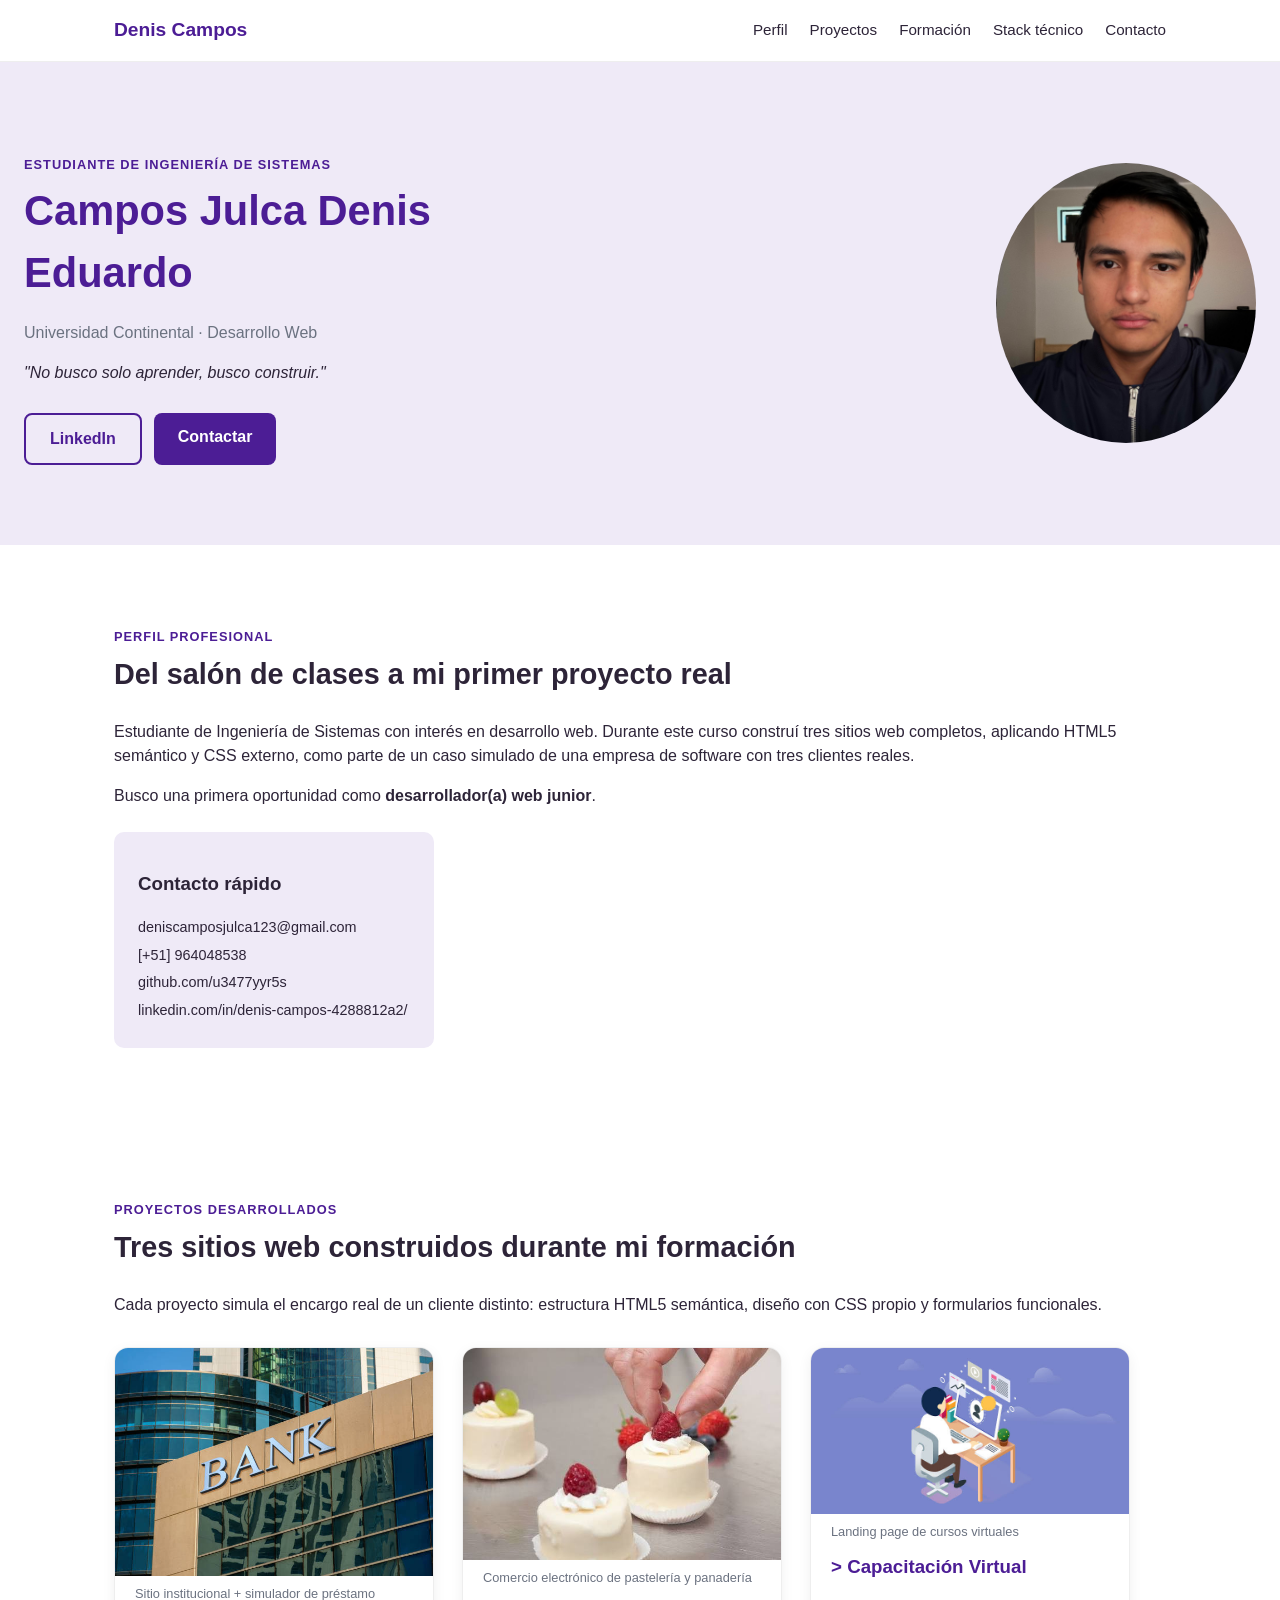
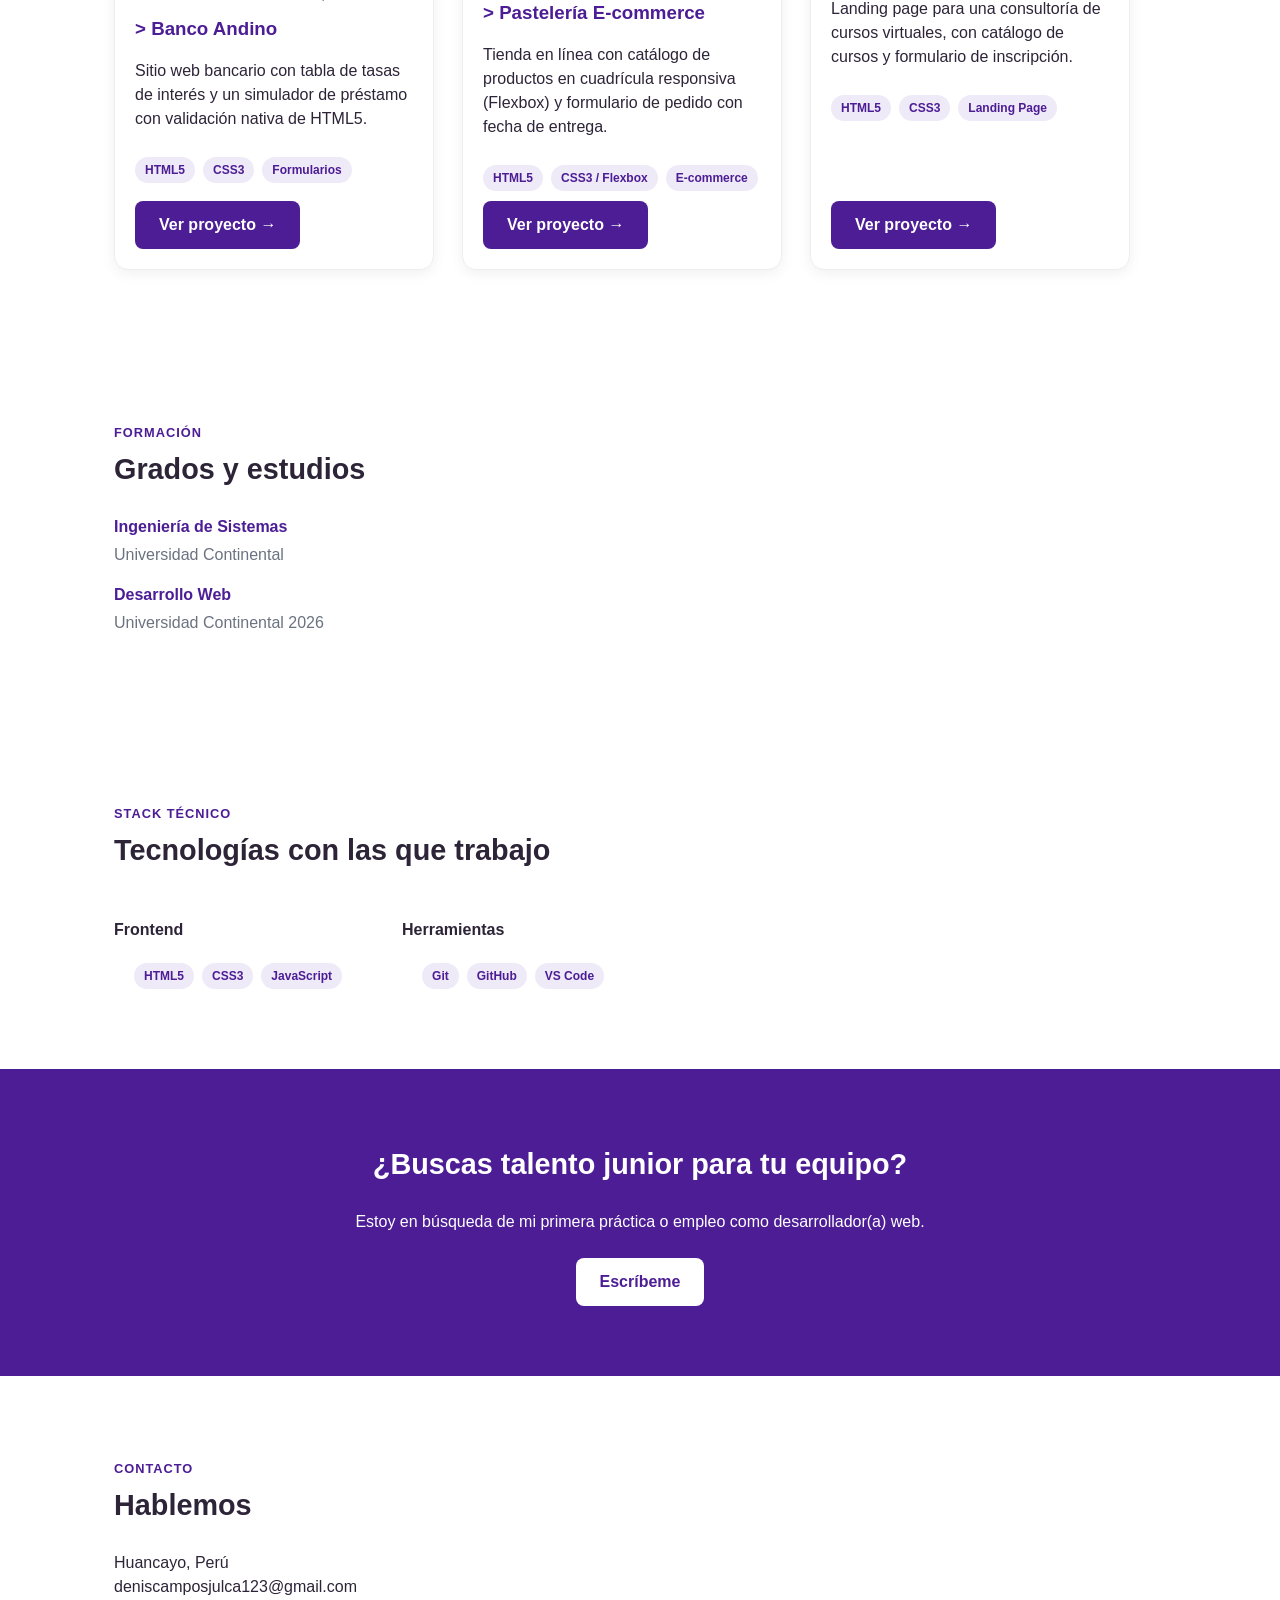
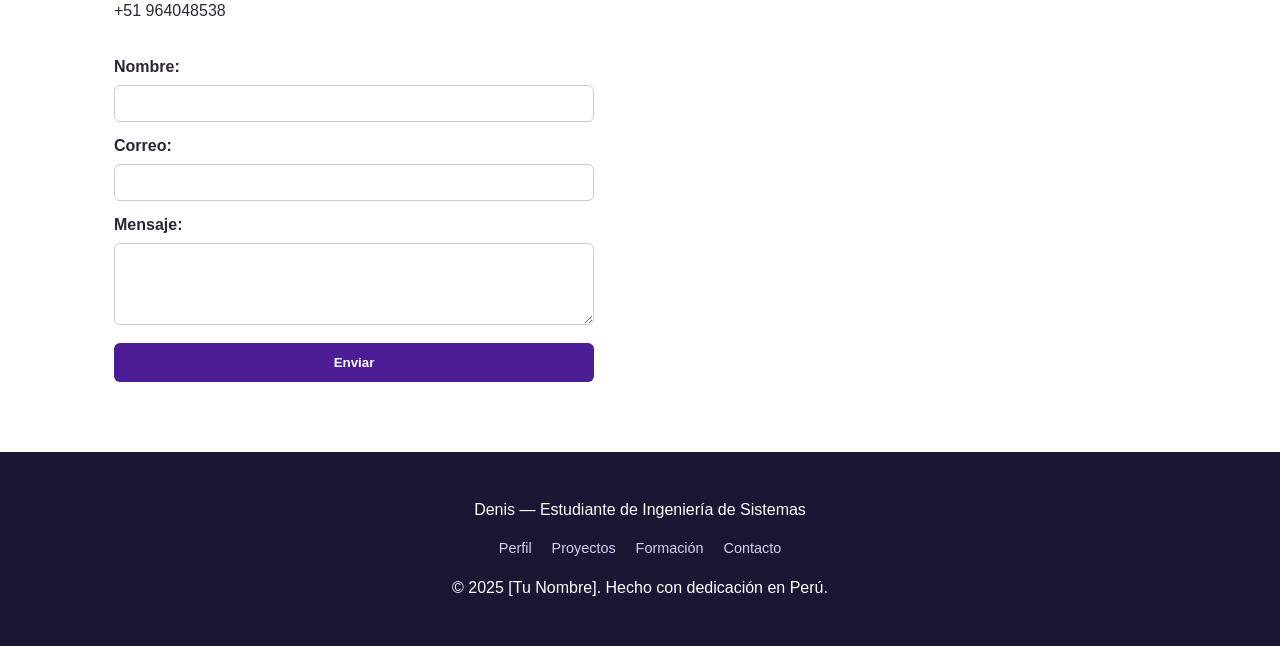
==== index.html @ c924e16f "Rename html/index.html to index.html" ====
<!DOCTYPE html>
<html lang="es">
<head>
    <meta charset="UTF-8">
    <meta name="viewport" content="width=device-width, initial-scale=1.0">
    <meta name="description" content="Portafolio de Denis, estudiante de Ingeniería de Sistemas">
    <meta name="author" content="Denis Campos Julca">
    <title> Denis Campos — Portafolio de Desarrollo Web</title>
    <link rel="stylesheet" href="../css/portafolio.css">
</head>
<body>

<header>
    <nav>
        <a href="#top" class="logo">Denis Campos</a>
        <ul>
            <li><a href="#perfil">Perfil</a></li>
            <li><a href="#proyectos">Proyectos</a></li>
            <li><a href="#formacion">Formación</a></li>
            <li><a href="#stack">Stack técnico</a></li>
            <li><a href="#contacto">Contacto</a></li>
        </ul>
    </nav>
</header>

<main>

    <!-- ============ HERO ============ -->
    <section class="hero" id="top">
        <div class="hero-texto">
            <p class="kicker">Estudiante de Ingeniería de Sistemas</p>
            <h1>Campos Julca Denis Eduardo</h1>
            <p class="subtitulo">Universidad Continental · Desarrollo Web  </p>
            <p class="frase">"No busco solo aprender, busco construir."</p>
            <div class="hero-botones">
                <a href="https://linkedin.com/in/denis-campos-4288812a2/" target="_blank" class="btn btn-outline">LinkedIn</a>
                <a href="#contacto" class="btn btn-solido">Contactar</a>
            </div>
        </div>
        <img src="../img/foto_perfil.png" alt="Foto de Denis" width="260" height="280" class="hero-foto">
    </section>

    <!-- ============ PERFIL PROFESIONAL ============ -->
    <section id="perfil">
        <p class="kicker">Perfil profesional</p>
        <h2>Del salón de clases a mi primer proyecto real</h2>
        <p>Estudiante de Ingeniería de Sistemas con interés en desarrollo web. Durante este curso construí tres sitios web completos, aplicando HTML5 semántico y CSS externo, como parte de un caso simulado de una empresa de software con tres clientes reales.</p>
        <p>Busco una primera oportunidad como <strong>desarrollador(a) web junior</strong>.</p>

        <div class="contacto-rapido">
            <h3>Contacto rápido</h6>
            <ul>
                <li>deniscamposjulca123@gmail.com</li>
                <li>[+51] 964048538</li>
                <li>github.com/u3477yyr5s</li>
                <li>linkedin.com/in/denis-campos-4288812a2/</li>
            </ul>
        </div>
    </section>

    <!-- ============ PROYECTOS ============ -->
    <section id="proyectos">
        <p class="kicker">Proyectos desarrollados</p>
        <h2>Tres sitios web construidos durante mi formación</h2>
        <p>Cada proyecto simula el encargo real de un cliente distinto: estructura HTML5 semántica, diseño con CSS propio y formularios funcionales.</p>

        <div class="proyectos-grid">

            <article class="proyecto-card">
                <figure>
                    <img src="../img/banco.jpg" alt="Captura del sitio Banco Andino">
                    <figcaption>Sitio institucional + simulador de préstamo</figcaption>
                </figure>
                <h3>Banco Andino</h3>
                <p>Sitio web bancario con tabla de tasas de interés y un simulador de préstamo con validación nativa de HTML5.</p>
                <ul class="tecnologias">
                    <li>HTML5</li>
                    <li>CSS3</li>
                    <li>Formularios</li>
                </ul>
                <a href="banco.html" class="btn btn-solido">Ver proyecto →</a>
            </article>

            <article class="proyecto-card">
                <figure>
                    <img src="../img/pasteleria_ecommerce.jpg" alt="Captura del sitio de la pastelería">
                    <figcaption>Comercio electrónico de pastelería y panadería</figcaption>
                </figure>
                <h3>Pastelería E-commerce</h3>
                <p>Tienda en línea con catálogo de productos en cuadrícula responsiva (Flexbox) y formulario de pedido con fecha de entrega.</p>
                <ul class="tecnologias">
                    <li>HTML5</li>
                    <li>CSS3 / Flexbox</li>
                    <li>E-commerce</li>
                </ul>
                <a href="pasteleria_ecommerce.html" class="btn btn-solido">Ver proyecto →</a>
            </article>

            <article class="proyecto-card">
                <figure>
                    <img src="../img/capacitacion_virtual.jpg" alt="Captura del sitio de capacitación">
                    <figcaption>Landing page de cursos virtuales</figcaption>
                </figure>
                <h3>Capacitación Virtual</h3>
                <p>Landing page para una consultoría de cursos virtuales, con catálogo de cursos y formulario de inscripción.</p>
                <ul class="tecnologias">
                    <li>HTML5</li>
                    <li>CSS3</li>
                    <li>Landing Page</li>
                </ul>
                <a href="capacitacion_virtual.html" class="btn btn-solido">Ver proyecto →</a>
            </article>

        </div>
    </section>

    <!-- ============ FORMACIÓN ============ -->
    <section id="formacion">
        <p class="kicker">Formación</p>
        <h2>Grados y estudios</h2>
        <dl>
            <dt>Ingeniería de Sistemas</dt>
            <dd>Universidad Continental </dd>

            <dt>Desarrollo Web</dt>
            <dd>Universidad Continental 2026</dd>
        </dl>
    </section>

    <!-- ============ STACK TÉCNICO ============ -->
    <section id="stack">
        <p class="kicker">Stack técnico</p>
        <h2>Tecnologías con las que trabajo</h2>

        <div class="stack-grid">
            <div class="stack-grupo">
                <h4>Frontend</h4>
                <ul class="tecnologias">
                    <li>HTML5</li>
                    <li>CSS3</li>
                    <li>JavaScript</li>
                </ul>
            </div>

            <div class="stack-grupo">
                <h4>Herramientas</h4>
                <ul class="tecnologias">
                    <li>Git</li>
                    <li>GitHub</li>
                    <li>VS Code</li>
                </ul>
            </div>
        </div>
    </section>

    <!-- ============ CTA ============ -->
    <section class="cta">
        <h2>¿Buscas talento junior para tu equipo?</h2>
        <p>Estoy en búsqueda de mi primera práctica o empleo como desarrollador(a) web.</p>
        <a href="mailto:tu.correo@ejemplo.com" class="btn btn-solido">Escríbeme</a>
    </section>

    <!-- ============ CONTACTO ============ -->
    <section id="contacto">
        <p class="kicker">Contacto</p>
        <h2>Hablemos</h2>
        <p>
            Huancayo, Perú <br>
            deniscamposjulca123@gmail.com <br>
            +51 964048538
        </p>

        <form>
            <label for="nombre">Nombre:</label>
            <input type="text" id="nombre" name="nombre" required>

            <label for="correo">Correo:</label>
            <input type="email" id="correo" name="correo" required>

            <label for="mensaje">Mensaje:</label>
            <textarea id="mensaje" name="mensaje" rows="4"></textarea>

            <input type="submit" value="Enviar">
        </form>
    </section>

</main>

<footer>
    <p>Denis — Estudiante de Ingeniería de Sistemas</p>
    <nav>
        <a href="#perfil">Perfil</a>
        <a href="#proyectos">Proyectos</a>
        <a href="#formacion">Formación</a>
        <a href="#contacto">Contacto</a>
    </nav>
    <p>&copy; 2025 [Tu Nombre]. Hecho con dedicación en Perú.</p>
</footer>

</body>
</html>
---- css/portafolio.css ----
* { box-sizing: border-box; }

:root {
  --morado: #4C1D95;
  --morado-claro: #EFEAF7;
  --texto: #2d2438;
  --gris: #6b7280;
}

body {
  font-family: 'Segoe UI', Arial, sans-serif;
  margin: 0;
  color: var(--texto);
  background-color: #ffffff;
  line-height: 1.5;
}

header {
  position: sticky;
  top: 0;
  background-color: white;
  border-bottom: 1px solid #eee;
  z-index: 10;
}

header nav {
  display: flex;
  justify-content: space-between;
  align-items: center;
  max-width: 1100px;
  margin: 0 auto;
  padding: 16px 24px;
}

.logo {
  font-weight: bold;
  font-size: 1.2rem;
  color: var(--morado);
  text-decoration: none;
}

header nav ul {
  list-style: none;
  display: flex;
  gap: 22px;
  margin: 0;
  padding: 0;
}

header nav ul a { color: var(--texto); text-decoration: none; font-size: 0.95rem; }
header nav ul a:hover { color: var(--morado); }

.kicker {
  text-transform: uppercase;
  letter-spacing: 1px;
  font-size: 0.8rem;
  color: var(--morado);
  font-weight: bold;
  margin-bottom: 6px;
}

.btn {
  display: inline-block;
  padding: 12px 24px;
  border-radius: 8px;
  text-decoration: none;
  font-weight: bold;
  margin-top: 8px;
}

.btn-solido { background-color: var(--morado); color: white; }
.btn-solido:hover { background-color: #6D28D9; }

.btn-outline { border: 2px solid var(--morado); color: var(--morado); }
.btn-outline:hover { background-color: var(--morado-claro); }

section { max-width: 1100px; margin: 0 auto; padding: 70px 24px; }
h2 { font-size: 1.8rem; margin-top: 4px; }

.hero {
  display: flex;
  align-items: center;
  justify-content: space-between;
  gap: 40px;
  flex-wrap: wrap;
  background-color: var(--morado-claro);
  max-width: none;
  padding: 80px 24px;
}

.hero-texto { max-width: 560px; }
.hero h1 { font-size: 2.6rem; margin: 6px 0; color: var(--morado); }
.hero .subtitulo { color: var(--gris); }
.hero .frase { font-style: italic; margin-top: 16px; }
.hero-foto { border-radius: 50%; object-fit: cover; }

.hero-botones { display: flex; gap: 12px; margin-top: 20px; flex-wrap: wrap; }

.contacto-rapido {
  background-color: var(--morado-claro);
  border-radius: 10px;
  padding: 20px 24px;
  margin-top: 24px;
  max-width: 320px;
}

.contacto-rapido h6 {
  margin: 0 0 10px 0;
  color: var(--morado);
  text-transform: uppercase;
  font-size: 0.8rem;
}

.contacto-rapido ul { list-style: none; margin: 0; padding: 0; font-size: 0.9rem; }
.contacto-rapido li { margin-bottom: 6px; }

.proyectos-grid { display: flex; flex-wrap: wrap; gap: 28px; margin-top: 30px; }

.proyecto-card {
  background-color: white;
  border: 1px solid #eee;
  -webkit-border-radius: 14px;
  -moz-border-radius: 14px;
  border-radius: 14px;
  overflow: hidden;
  width: 320px;
  box-shadow: 0 4px 14px rgba(0, 0, 0, 0.06);
  padding-bottom: 20px;
  display: flex;
  flex-direction: column;
}

.proyecto-card figure { margin: 0; }
.proyecto-card img { width: 100%; display: block; }
.proyecto-card figcaption { font-size: 0.8rem; color: var(--gris); padding: 8px 20px 0; }
.proyecto-card h3::before {
  content: " > ";
}
.proyecto-card h3 { padding: 12px 20px 0; margin: 0; color: var(--morado); }
.proyecto-card p { padding: 0 20px; }

.tecnologias {
  list-style: none;
  display: flex;
  flex-wrap: wrap;
  gap: 8px;
  padding: 0 20px;
  margin: 10px 0;
}

.tecnologias li {
  background-color: var(--morado-claro);
  color: var(--morado);
  font-size: 0.75rem;
  padding: 4px 10px;
  border-radius: 20px;
  font-weight: bold;
}

.proyecto-card .btn { margin: auto 20px 0; align-self: flex-start; }

dl { margin-top: 24px; }
dt { font-weight: bold; color: var(--morado); margin-top: 16px; }
dd { margin: 4px 0 0; color: var(--gris); }

.stack-grid { display: flex; flex-wrap: wrap; gap: 40px; margin-top: 24px; }
.stack-grupo h6 { text-transform: uppercase; color: var(--morado); font-size: 0.8rem; margin-bottom: 10px; }

.cta {
  background-color: var(--morado);
  color: white;
  text-align: center;
  max-width: none;
}

.cta h2 { color: white; }
.cta .btn-solido { background-color: white; color: var(--morado); }
.cta .btn-solido:hover { background-color: #eee; }

#contacto form { max-width: 480px; margin-top: 20px; display: flex; flex-direction: column; }
#contacto label { margin-top: 12px; font-weight: bold; }

#contacto input, #contacto textarea {
  padding: 10px;
  margin-top: 6px;
  border-radius: 6px;
  border: 1px solid #ccc;
}

#contacto input[type="submit"] {
  margin-top: 18px;
  background-color: var(--morado);
  color: white;
  border: none;
  padding: 12px;
  border-radius: 6px;
  font-weight: bold;
  cursor: pointer;
}

footer { background-color: #1c1533; color: white; text-align: center; padding: 30px 24px; }
footer nav { display: flex; justify-content: center; gap: 20px; margin: 14px 0; }
footer nav a { color: #d8cdf0; text-decoration: none; font-size: 0.9rem; }
footer nav a:hover { color: white; }
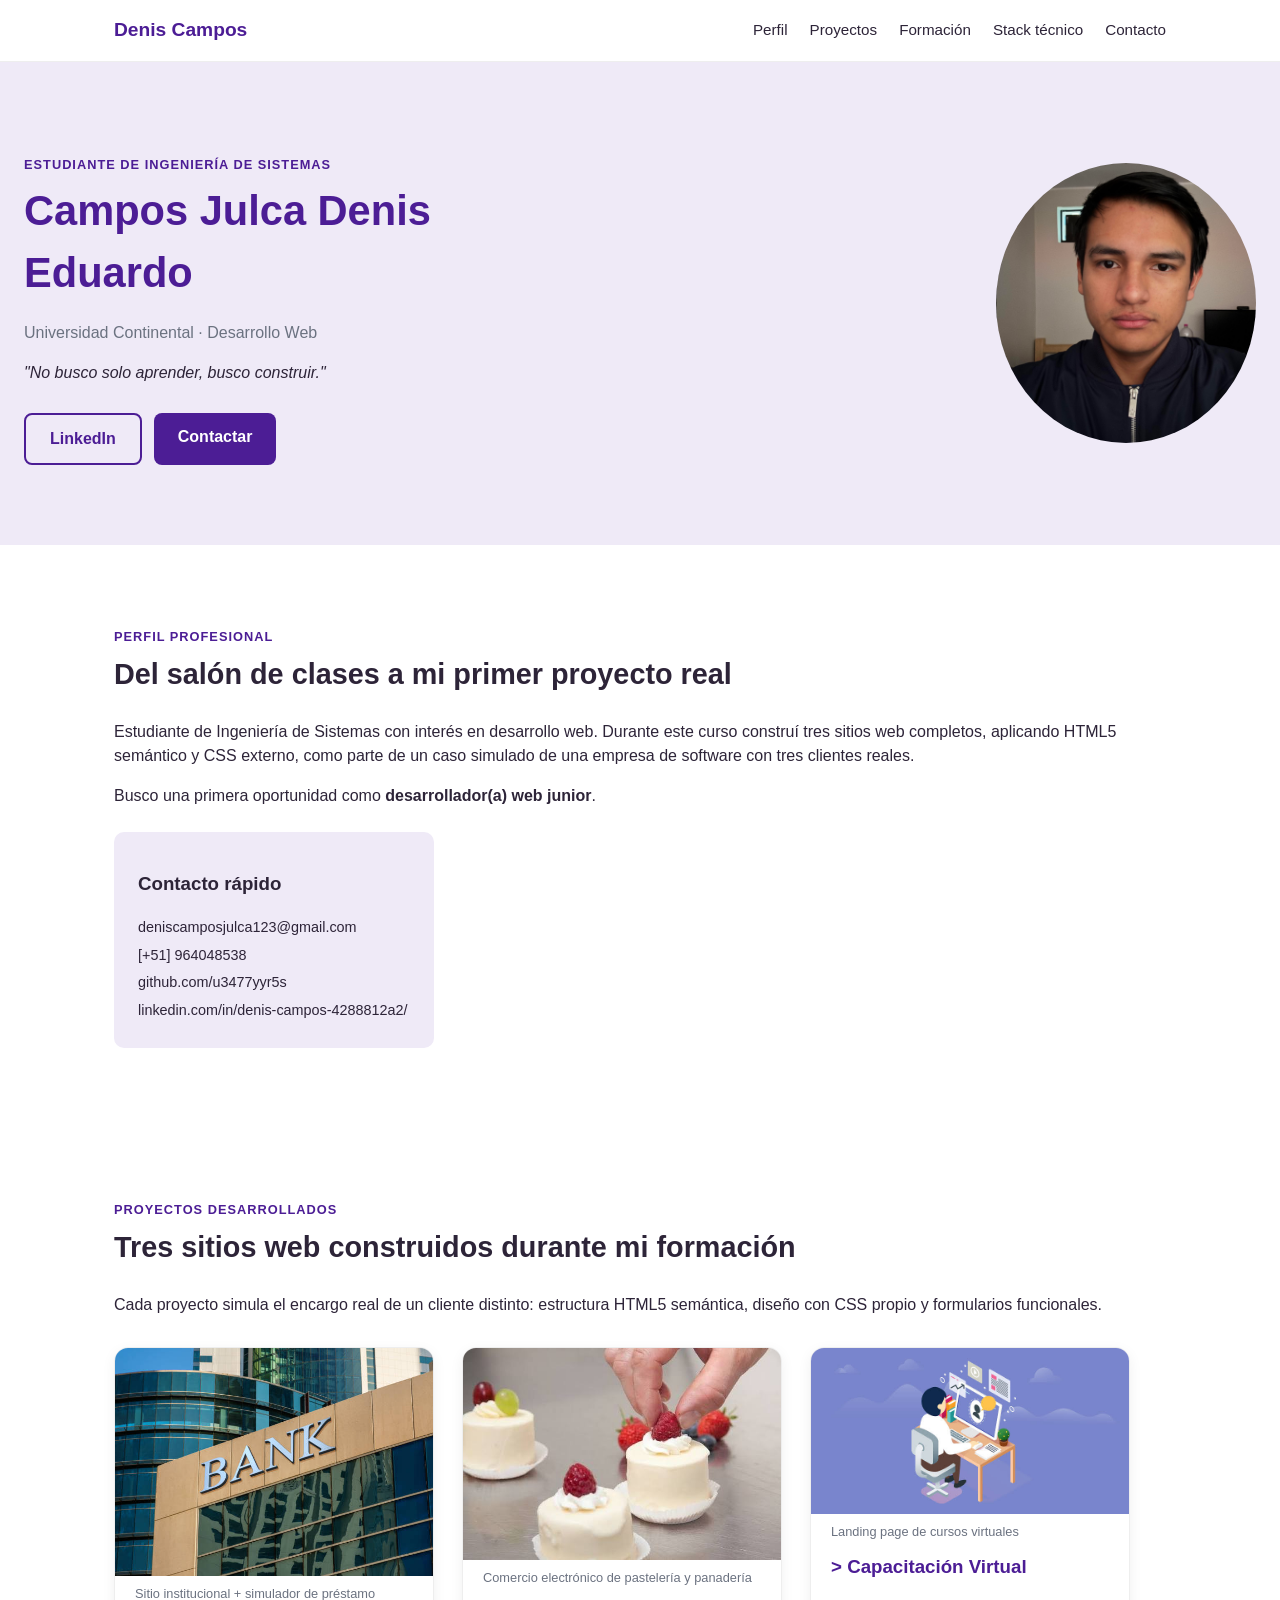
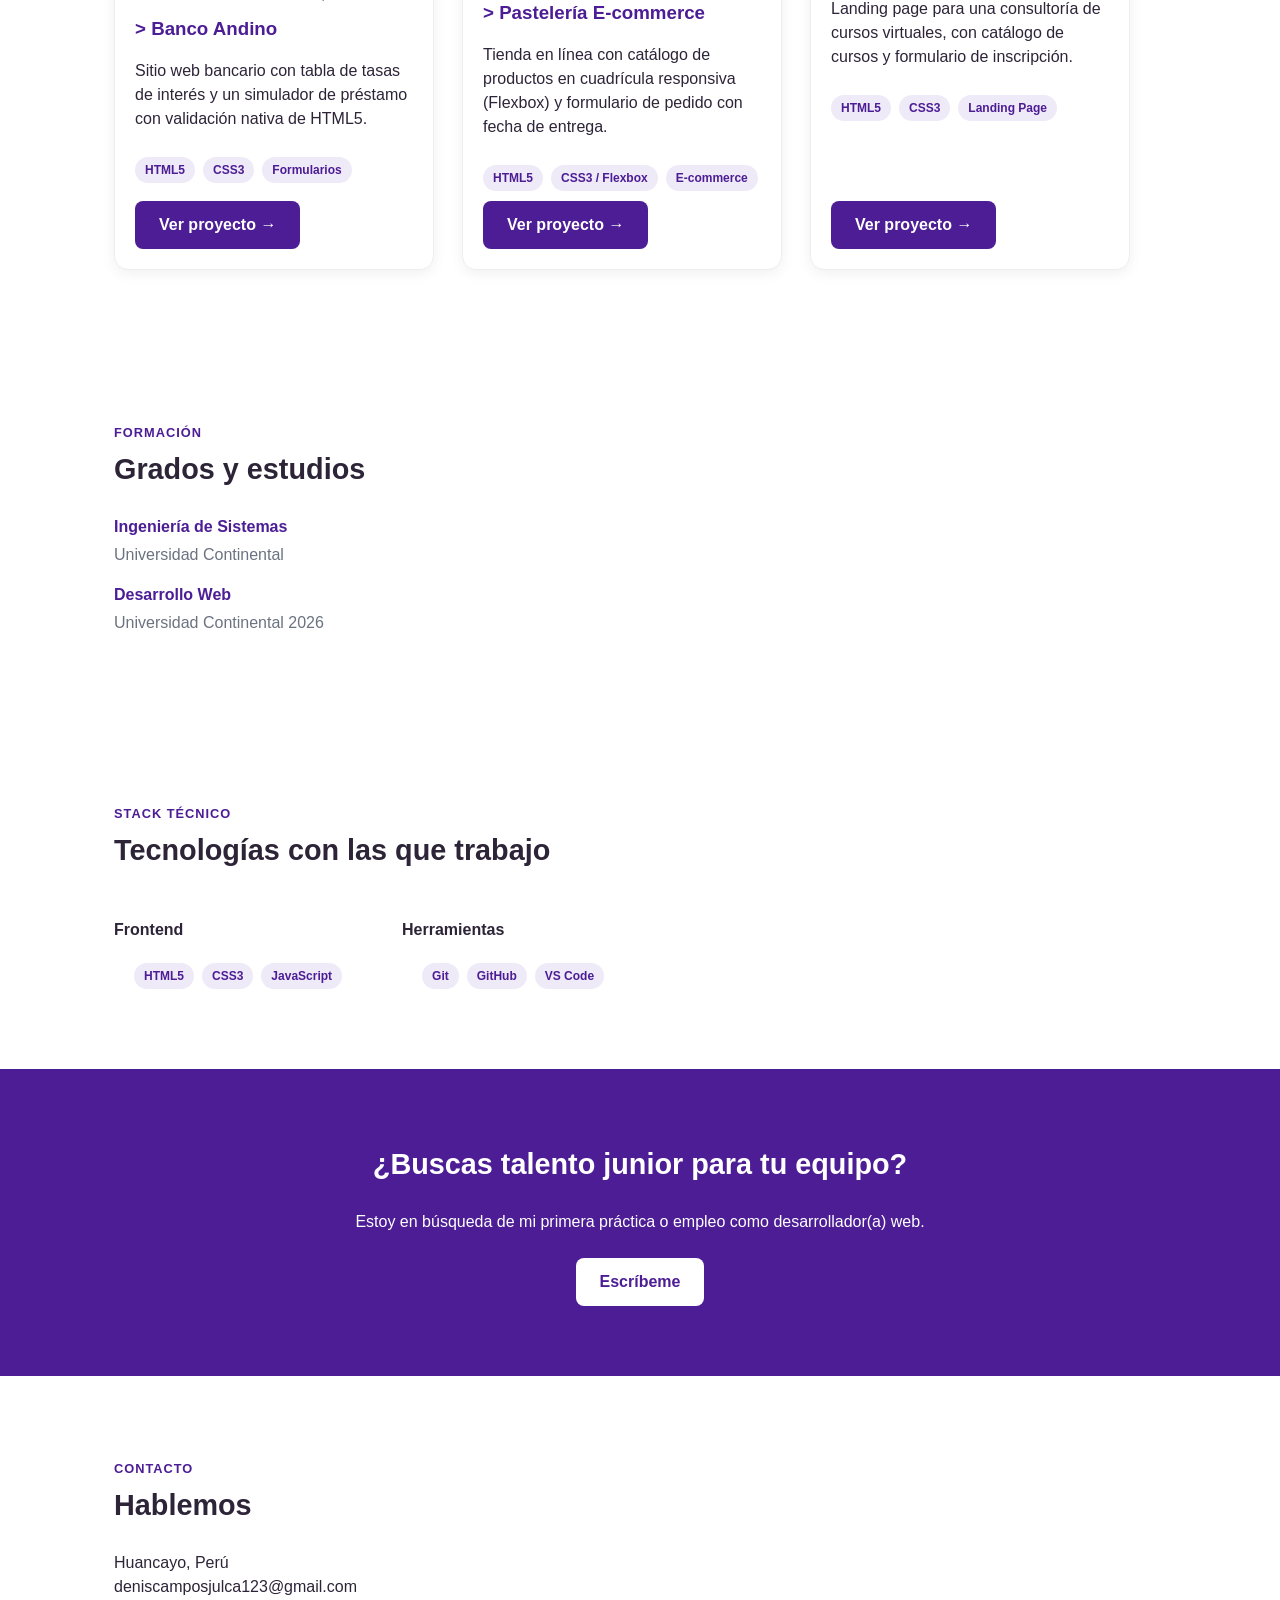
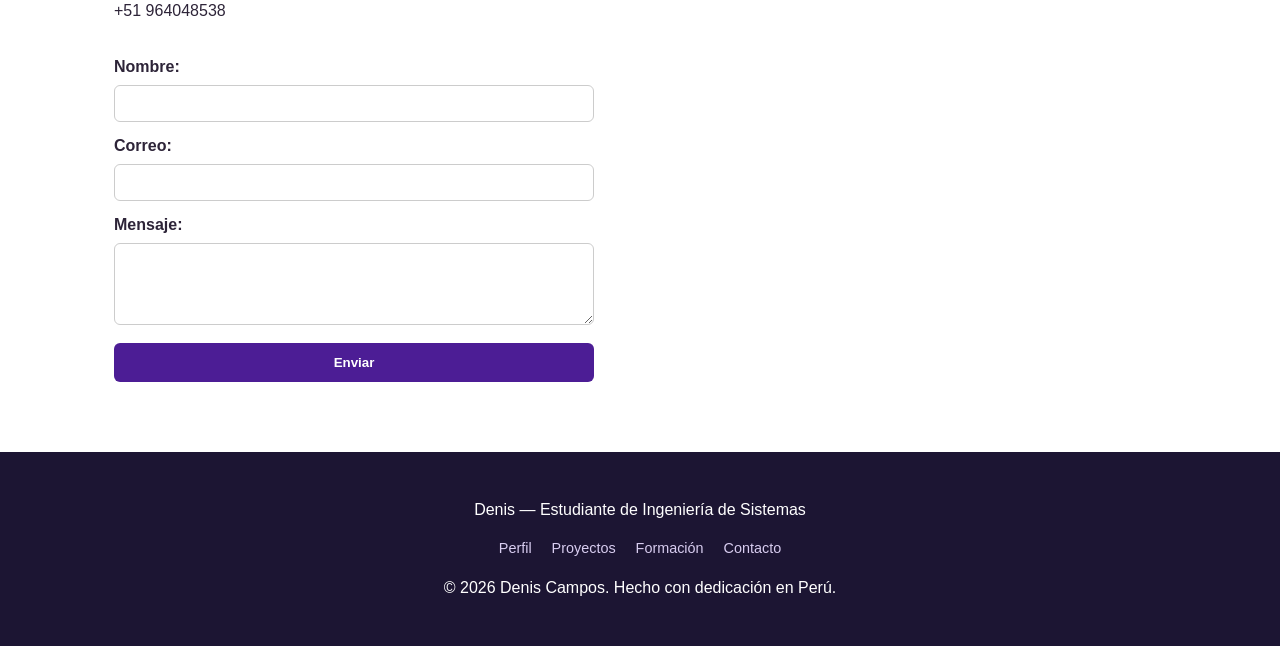
==== commit 39b20496: ".." ====
--- a/index.html
+++ b/index.html
@@ -6,7 +6,7 @@
     <meta name="description" content="Portafolio de Denis, estudiante de Ingeniería de Sistemas">
     <meta name="author" content="Denis Campos Julca">
     <title> Denis Campos — Portafolio de Desarrollo Web</title>
-    <link rel="stylesheet" href="../css/portafolio.css">
+    <link rel="stylesheet" href="/css/portafolio.css">
 </head>
 <body>
 
@@ -37,7 +37,7 @@
                 <a href="#contacto" class="btn btn-solido">Contactar</a>
             </div>
         </div>
-        <img src="../img/foto_perfil.png" alt="Foto de Denis" width="260" height="280" class="hero-foto">
+        <img src="/img/foto_perfil.png" alt="Foto de Denis" width="260" height="280" class="hero-foto">
     </section>
 
     <!-- ============ PERFIL PROFESIONAL ============ -->
@@ -68,7 +68,7 @@
 
             <article class="proyecto-card">
                 <figure>
-                    <img src="../img/banco.jpg" alt="Captura del sitio Banco Andino">
+                    <img src="/img/banco.jpg" alt="Captura del sitio Banco Andino">
                     <figcaption>Sitio institucional + simulador de préstamo</figcaption>
                 </figure>
                 <h3>Banco Andino</h3>
@@ -78,12 +78,12 @@
                     <li>CSS3</li>
                     <li>Formularios</li>
                 </ul>
-                <a href="banco.html" class="btn btn-solido">Ver proyecto →</a>
+                <a href="html/banco.html" class="btn btn-solido">Ver proyecto →</a>
             </article>
 
             <article class="proyecto-card">
                 <figure>
-                    <img src="../img/pasteleria_ecommerce.jpg" alt="Captura del sitio de la pastelería">
+                    <img src="/img/pasteleria_ecommerce.jpg" alt="Captura del sitio de la pastelería">
                     <figcaption>Comercio electrónico de pastelería y panadería</figcaption>
                 </figure>
                 <h3>Pastelería E-commerce</h3>
@@ -93,12 +93,12 @@
                     <li>CSS3 / Flexbox</li>
                     <li>E-commerce</li>
                 </ul>
-                <a href="pasteleria_ecommerce.html" class="btn btn-solido">Ver proyecto →</a>
+                <a href="html/pasteleria_ecommerce.html" class="btn btn-solido">Ver proyecto →</a>
             </article>
 
             <article class="proyecto-card">
                 <figure>
-                    <img src="../img/capacitacion_virtual.jpg" alt="Captura del sitio de capacitación">
+                    <img src="/img/capacitacion_virtual.jpg" alt="Captura del sitio de capacitación">
                     <figcaption>Landing page de cursos virtuales</figcaption>
                 </figure>
                 <h3>Capacitación Virtual</h3>
@@ -108,7 +108,7 @@
                     <li>CSS3</li>
                     <li>Landing Page</li>
                 </ul>
-                <a href="capacitacion_virtual.html" class="btn btn-solido">Ver proyecto →</a>
+                <a href="html/capacitacion_virtual.html" class="btn btn-solido">Ver proyecto →</a>
             </article>
 
         </div>
@@ -194,7 +194,7 @@
         <a href="#formacion">Formación</a>
         <a href="#contacto">Contacto</a>
     </nav>
-    <p>&copy; 2025 [Tu Nombre]. Hecho con dedicación en Perú.</p>
+    <p>&copy; 2026 Denis Campos. Hecho con dedicación en Perú.</p>
 </footer>
 
 </body>
